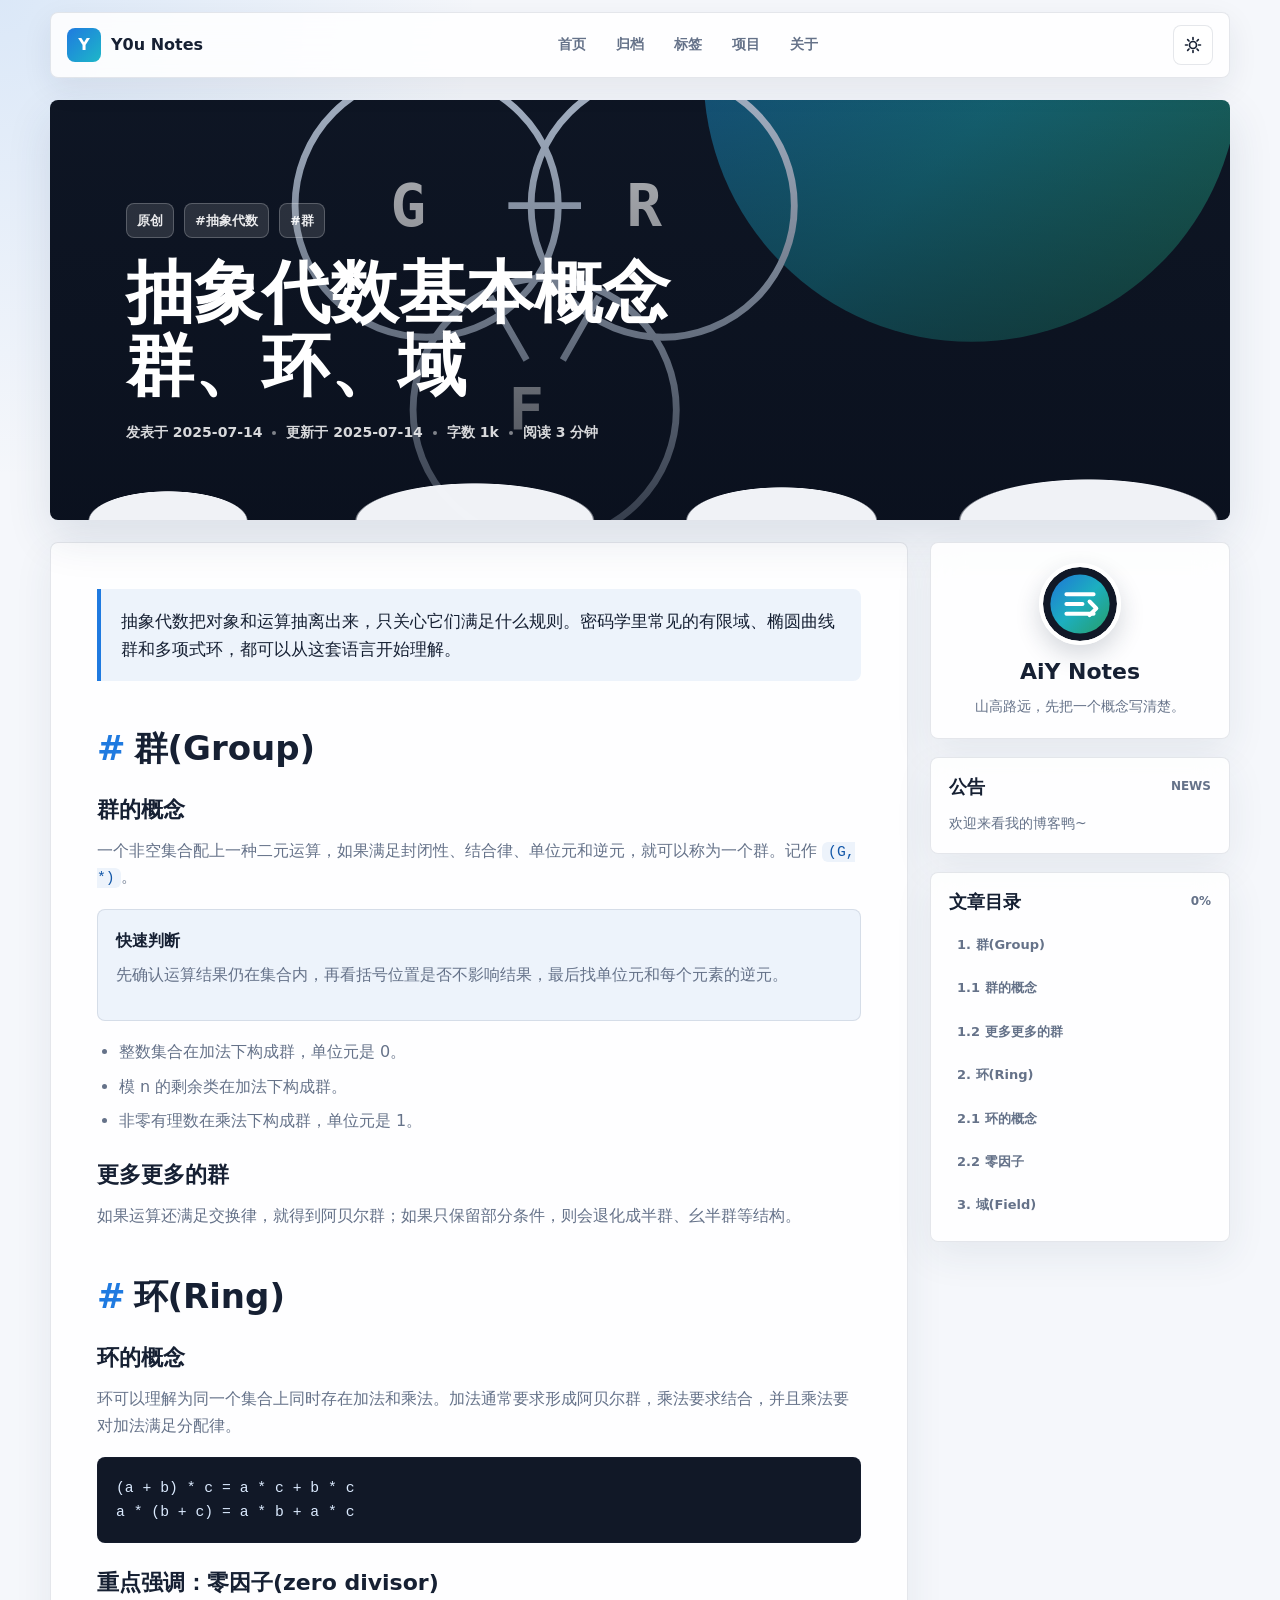
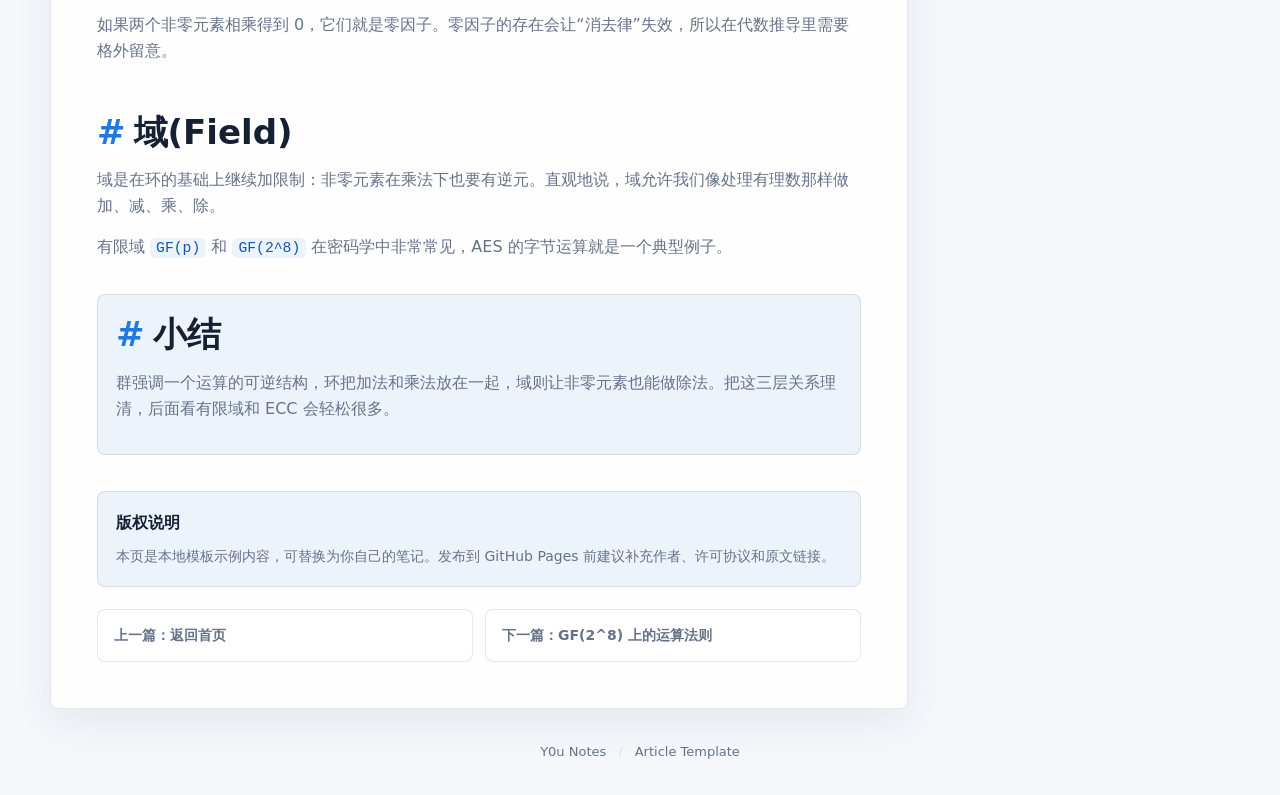
==== post-group-ring.html @ 91af1cf0 "first commit" ====
<!doctype html>
<html lang="zh-CN">
  <head>
    <meta charset="utf-8" />
    <meta name="viewport" content="width=device-width, initial-scale=1" />
    <title>抽象代数基本概念——群、环、域 | Y0u Notes</title>
    <meta
      name="description"
      content="一个 AnZhiYu 风格的中文技术博客文章详情页模板。"
    />
    <link rel="stylesheet" href="styles.css" />
  </head>
  <body>
    <header class="site-header">
      <a class="brand" href="index.html" aria-label="Y0u Notes 首页">
        <span class="brand-mark">Y</span>
        <span class="brand-text">Y0u Notes</span>
      </a>

      <nav class="nav-links" aria-label="主导航">
        <a href="index.html">首页</a>
        <a href="index.html#archive">归档</a>
        <a href="index.html#tags">标签</a>
        <a href="index.html#projects">项目</a>
        <a href="index.html#about">关于</a>
      </nav>

      <div class="header-actions">
        <button
          class="icon-btn"
          id="themeToggle"
          type="button"
          aria-label="切换主题"
          data-tooltip="切换主题"
          title="切换主题"
        >
          <svg aria-hidden="true" viewBox="0 0 24 24">
            <path
              d="M12 3v2.3m0 13.4V21m6.4-15.4-1.6 1.6M7.2 16.8l-1.6 1.6M21 12h-2.3M5.3 12H3m15.4 6.4-1.6-1.6M7.2 7.2 5.6 5.6"
            />
            <circle cx="12" cy="12" r="4.2" />
          </svg>
        </button>
        <button
          class="icon-btn menu-toggle"
          id="menuToggle"
          type="button"
          aria-label="打开导航"
          data-tooltip="导航"
          title="导航"
        >
          <svg aria-hidden="true" viewBox="0 0 24 24">
            <path d="M4 7h16M4 12h16M4 17h16" />
          </svg>
        </button>
      </div>
    </header>

    <main>
      <section class="post-hero" aria-labelledby="post-title">
        <div class="post-hero-content">
          <div class="article-badges">
            <span>原创</span>
            <span>#抽象代数</span>
            <span>#群</span>
          </div>
          <h1 id="post-title">
            <span>抽象代数基本概念</span>
            <span>群、环、域</span>
          </h1>
          <div class="article-meta-line" aria-label="文章信息">
            <span>发表于 2025-07-14</span>
            <span>更新于 2025-07-14</span>
            <span>字数 1k</span>
            <span>阅读 3 分钟</span>
          </div>
        </div>
        <div class="wave" aria-hidden="true"></div>
      </section>

      <div class="article-layout">
        <article class="article-card">
          <p class="lead">
            抽象代数把对象和运算抽离出来，只关心它们满足什么规则。密码学里常见的有限域、椭圆曲线群和多项式环，都可以从这套语言开始理解。
          </p>

          <section id="group">
            <h2>群(Group)</h2>
            <h3 id="group-concept">群的概念</h3>
            <p>
              一个非空集合配上一种二元运算，如果满足封闭性、结合律、单位元和逆元，就可以称为一个群。记作
              <code>(G, *)</code>。
            </p>
            <div class="definition-box">
              <strong>快速判断</strong>
              <p>
                先确认运算结果仍在集合内，再看括号位置是否不影响结果，最后找单位元和每个元素的逆元。
              </p>
            </div>
            <ul>
              <li>整数集合在加法下构成群，单位元是 0。</li>
              <li>模 n 的剩余类在加法下构成群。</li>
              <li>非零有理数在乘法下构成群，单位元是 1。</li>
            </ul>

            <h3 id="group-variants">更多更多的群</h3>
            <p>
              如果运算还满足交换律，就得到阿贝尔群；如果只保留部分条件，则会退化成半群、幺半群等结构。
            </p>
          </section>

          <section id="ring">
            <h2>环(Ring)</h2>
            <h3 id="ring-concept">环的概念</h3>
            <p>
              环可以理解为同一个集合上同时存在加法和乘法。加法通常要求形成阿贝尔群，乘法要求结合，并且乘法要对加法满足分配律。
            </p>
            <pre><code>(a + b) * c = a * c + b * c
a * (b + c) = a * b + a * c</code></pre>

            <h3 id="zero-divisor">重点强调：零因子(zero divisor)</h3>
            <p>
              如果两个非零元素相乘得到 0，它们就是零因子。零因子的存在会让“消去律”失效，所以在代数推导里需要格外留意。
            </p>
          </section>

          <section id="field">
            <h2>域(Field)</h2>
            <p>
              域是在环的基础上继续加限制：非零元素在乘法下也要有逆元。直观地说，域允许我们像处理有理数那样做加、减、乘、除。
            </p>
            <p>
              有限域 <code>GF(p)</code> 和 <code>GF(2^8)</code> 在密码学中非常常见，AES 的字节运算就是一个典型例子。
            </p>
          </section>

          <section class="article-note">
            <h2>小结</h2>
            <p>
              群强调一个运算的可逆结构，环把加法和乘法放在一起，域则让非零元素也能做除法。把这三层关系理清，后面看有限域和 ECC 会轻松很多。
            </p>
          </section>

          <footer class="article-copyright">
            <strong>版权说明</strong>
            <p>
              本页是本地模板示例内容，可替换为你自己的笔记。发布到 GitHub Pages 前建议补充作者、许可协议和原文链接。
            </p>
          </footer>

          <nav class="post-pager" aria-label="文章翻页">
            <a href="index.html">上一篇：返回首页</a>
            <a href="#">下一篇：GF(2^8) 上的运算法则</a>
          </nav>
        </article>

        <aside class="article-aside" aria-label="文章侧边栏">
          <section class="profile-card compact">
            <img class="avatar" src="assets/avatar.svg" alt="站点头像" />
            <h2>AiY Notes</h2>
            <p>山高路远，先把一个概念写清楚。</p>
          </section>

          <section class="side-panel">
            <div class="panel-heading">
              <h2>公告</h2>
              <span>News</span>
            </div>
            <p class="announcement">欢迎来看我的博客鸭~</p>
          </section>

          <section class="side-panel toc-panel">
            <div class="panel-heading">
              <h2>文章目录</h2>
              <span id="tocPercent">0%</span>
            </div>
            <ol class="toc">
              <li><a href="#group">1. 群(Group)</a></li>
              <li><a href="#group-concept">1.1 群的概念</a></li>
              <li><a href="#group-variants">1.2 更多更多的群</a></li>
              <li><a href="#ring">2. 环(Ring)</a></li>
              <li><a href="#ring-concept">2.1 环的概念</a></li>
              <li><a href="#zero-divisor">2.2 零因子</a></li>
              <li><a href="#field">3. 域(Field)</a></li>
            </ol>
          </section>
        </aside>
      </div>
    </main>

    <button
      class="back-top"
      id="backTop"
      type="button"
      aria-label="返回顶部"
      data-tooltip="返回顶部"
      title="返回顶部"
    >
      <svg aria-hidden="true" viewBox="0 0 24 24">
        <path d="m6 15 6-6 6 6" />
      </svg>
    </button>

    <footer class="site-footer">
      <span>Y0u Notes</span>
      <span>Article Template</span>
    </footer>

    <script src="script.js"></script>
  </body>
</html>
---- styles.css ----
:root {
  color-scheme: light;
  --bg: #f5f7fb;
  --surface: rgba(255, 255, 255, 0.86);
  --surface-solid: #ffffff;
  --surface-soft: #edf3fb;
  --text: #162033;
  --muted: #657289;
  --line: rgba(40, 58, 92, 0.12);
  --brand: #1f7ae0;
  --brand-strong: #1257a8;
  --cyan: #1db7c8;
  --amber: #d28a16;
  --green: #28a46b;
  --rose: #d65d7d;
  --shadow: 0 18px 45px rgba(37, 58, 92, 0.12);
  --max: 1180px;
}

:root[data-theme="dark"] {
  color-scheme: dark;
  --bg: #101624;
  --surface: rgba(22, 30, 48, 0.84);
  --surface-solid: #161e30;
  --surface-soft: #1d293e;
  --text: #eef4ff;
  --muted: #9aa7bc;
  --line: rgba(220, 230, 255, 0.13);
  --brand: #68a8ff;
  --brand-strong: #8fc3ff;
  --cyan: #55d5df;
  --amber: #f1b458;
  --green: #61d59a;
  --rose: #f58aaa;
  --shadow: 0 22px 50px rgba(0, 0, 0, 0.28);
}

* {
  box-sizing: border-box;
}

html {
  scroll-behavior: smooth;
}

body {
  margin: 0;
  min-width: 320px;
  background:
    radial-gradient(circle at top left, rgba(31, 122, 224, 0.12), transparent 30rem),
    linear-gradient(180deg, var(--bg), var(--bg));
  color: var(--text);
  font-family:
    Inter,
    ui-sans-serif,
    system-ui,
    -apple-system,
    BlinkMacSystemFont,
    "Segoe UI",
    "Microsoft YaHei",
    sans-serif;
  line-height: 1.65;
}

a {
  color: inherit;
  text-decoration: none;
}

img,
svg {
  display: block;
}

.fireworks {
  position: fixed;
  inset: 0;
  z-index: 9999;
  width: 100vw;
  height: 100vh;
  pointer-events: none;
}

[hidden] {
  display: none !important;
}

button,
input {
  font: inherit;
}

.site-header {
  position: sticky;
  top: 0;
  z-index: 20;
  display: flex;
  align-items: center;
  justify-content: space-between;
  gap: 20px;
  width: min(100% - 32px, var(--max));
  height: 66px;
  margin: 12px auto 0;
  padding: 0 16px;
  border: 1px solid var(--line);
  border-radius: 8px;
  background: var(--surface);
  box-shadow: 0 10px 30px rgba(24, 42, 70, 0.08);
  backdrop-filter: blur(18px);
}

.brand,
.nav-links,
.header-actions,
.hero-meta,
.ticker,
.post-meta,
.post-tags,
.profile-stats,
.panel-heading,
.search,
.site-footer {
  display: flex;
  align-items: center;
}

.brand {
  gap: 10px;
  min-width: max-content;
  font-weight: 800;
}

.brand-mark {
  display: grid;
  width: 34px;
  height: 34px;
  place-items: center;
  border-radius: 8px;
  background: linear-gradient(135deg, var(--brand), var(--cyan));
  color: #fff;
  font-weight: 900;
}

.brand-text {
  letter-spacing: 0;
}

.nav-links {
  gap: 6px;
}

.nav-links a {
  padding: 9px 12px;
  border-radius: 8px;
  color: var(--muted);
  font-size: 14px;
  font-weight: 700;
  transition:
    background 160ms ease,
    color 160ms ease;
}

.nav-links a:hover,
.nav-links a.is-active {
  background: var(--surface-soft);
  color: var(--brand-strong);
}

.header-actions {
  gap: 8px;
}

.icon-btn,
.back-top {
  position: relative;
  display: grid;
  width: 40px;
  height: 40px;
  place-items: center;
  border: 1px solid var(--line);
  border-radius: 8px;
  background: var(--surface-solid);
  color: var(--text);
  cursor: pointer;
  transition:
    transform 160ms ease,
    border-color 160ms ease,
    background 160ms ease;
}

.icon-btn svg,
.back-top svg,
.search svg {
  width: 20px;
  height: 20px;
  fill: none;
  stroke: currentColor;
  stroke-linecap: round;
  stroke-linejoin: round;
  stroke-width: 2;
}

.icon-btn:hover,
.back-top:hover {
  border-color: rgba(31, 122, 224, 0.36);
  background: var(--surface-soft);
  transform: translateY(-1px);
}

.icon-btn::after,
.back-top::after {
  position: absolute;
  right: 0;
  bottom: -34px;
  z-index: 30;
  width: max-content;
  max-width: 140px;
  padding: 5px 8px;
  border-radius: 6px;
  background: #141a28;
  color: #fff;
  content: attr(data-tooltip);
  font-size: 12px;
  line-height: 1.2;
  opacity: 0;
  pointer-events: none;
  transform: translateY(-4px);
  transition:
    opacity 150ms ease,
    transform 150ms ease;
}

.icon-btn:hover::after,
.icon-btn:focus-visible::after,
.back-top:hover::after,
.back-top:focus-visible::after {
  opacity: 1;
  transform: translateY(0);
}

.menu-toggle {
  display: none;
}

.hero {
  width: min(100% - 32px, var(--max));
  min-height: 350px;
  margin: 22px auto 0;
  border-radius: 8px;
  overflow: hidden;
  background:
    linear-gradient(90deg, rgba(8, 16, 31, 0.82), rgba(8, 16, 31, 0.34)),
    url("assets/hero-tech.svg") center / cover;
  color: #fff;
  box-shadow: var(--shadow);
}

.post-hero {
  position: relative;
  width: min(100% - 32px, var(--max));
  min-height: 420px;
  margin: 22px auto 0;
  border-radius: 8px;
  overflow: hidden;
  background:
    linear-gradient(180deg, rgba(9, 15, 28, 0.28), rgba(9, 15, 28, 0.78)),
    url("assets/cover-algebra.svg") center / cover;
  color: #fff;
  box-shadow: var(--shadow);
}

.post-hero-content {
  position: relative;
  z-index: 2;
  display: flex;
  flex-direction: column;
  justify-content: end;
  min-height: 420px;
  padding: clamp(34px, 6vw, 76px);
}

.article-badges,
.article-meta-line {
  display: flex;
  align-items: center;
  flex-wrap: wrap;
  gap: 10px;
}

.article-badges span {
  padding: 6px 10px;
  border: 1px solid rgba(255, 255, 255, 0.22);
  border-radius: 8px;
  background: rgba(255, 255, 255, 0.12);
  color: rgba(255, 255, 255, 0.9);
  font-size: 13px;
  font-weight: 800;
}

.post-hero h1 {
  max-width: 12em;
  margin: 18px 0 0;
  font-size: clamp(34px, 6vw, 68px);
  line-height: 1.08;
  letter-spacing: 0;
}

.post-hero h1 span {
  display: block;
}

.article-meta-line {
  margin-top: 18px;
  color: rgba(255, 255, 255, 0.84);
  font-size: 14px;
  font-weight: 700;
}

.article-meta-line span {
  position: relative;
}

.article-meta-line span + span::before {
  content: "";
  display: inline-block;
  width: 4px;
  height: 4px;
  margin: 0 10px 2px 0;
  border-radius: 50%;
  background: rgba(255, 255, 255, 0.48);
}

.wave {
  position: absolute;
  right: 0;
  bottom: -1px;
  left: 0;
  height: 42px;
  background:
    radial-gradient(80px 30px at 10% 100%, var(--bg) 98%, transparent),
    radial-gradient(120px 38px at 36% 100%, var(--bg) 98%, transparent),
    radial-gradient(96px 34px at 62% 100%, var(--bg) 98%, transparent),
    radial-gradient(130px 42px at 88% 100%, var(--bg) 98%, transparent);
  opacity: 0.98;
}

.hero-content {
  display: flex;
  flex-direction: column;
  justify-content: center;
  min-height: 350px;
  max-width: 700px;
  padding: clamp(32px, 7vw, 72px);
}

.eyebrow {
  margin: 0 0 8px;
  color: var(--cyan);
  font-size: 13px;
  font-weight: 800;
  letter-spacing: 0;
  text-transform: uppercase;
}

.hero h1 {
  max-width: 12em;
  margin: 0;
  font-size: clamp(36px, 7vw, 74px);
  line-height: 1.06;
  letter-spacing: 0;
}

.hero-copy {
  max-width: 36rem;
  margin: 18px 0 0;
  color: rgba(255, 255, 255, 0.82);
  font-size: clamp(16px, 2vw, 20px);
}

.hero-meta {
  flex-wrap: wrap;
  gap: 10px;
  margin-top: 28px;
}

.hero-meta span {
  padding: 7px 10px;
  border: 1px solid rgba(255, 255, 255, 0.18);
  border-radius: 8px;
  background: rgba(255, 255, 255, 0.1);
  color: rgba(255, 255, 255, 0.88);
  font-size: 13px;
  font-weight: 700;
}

.ticker {
  gap: 14px;
  width: min(100% - 32px, var(--max));
  margin: 18px auto 0;
  padding: 12px 16px;
  border: 1px solid var(--line);
  border-radius: 8px;
  background: var(--surface);
  box-shadow: 0 12px 28px rgba(38, 52, 82, 0.08);
  overflow-x: auto;
  white-space: nowrap;
}

.ticker-label {
  padding: 4px 8px;
  border-radius: 6px;
  background: rgba(31, 122, 224, 0.12);
  color: var(--brand-strong);
  font-size: 12px;
  font-weight: 800;
}

.ticker a {
  color: var(--muted);
  font-size: 14px;
  font-weight: 700;
}

.ticker a:hover {
  color: var(--brand-strong);
}

.page-shell {
  display: grid;
  grid-template-columns: 300px minmax(0, 1fr);
  gap: 22px;
  width: min(100% - 32px, var(--max));
  margin: 22px auto 0;
}

.sidebar {
  display: grid;
  align-self: start;
  gap: 18px;
  position: sticky;
  top: 96px;
}

.profile-card,
.side-panel,
.content,
.archive-inner {
  border: 1px solid var(--line);
  border-radius: 8px;
  background: var(--surface);
  box-shadow: 0 14px 38px rgba(37, 58, 92, 0.08);
  backdrop-filter: blur(16px);
}

.profile-card {
  padding: 24px;
  text-align: center;
}

.avatar {
  width: 104px;
  height: 104px;
  margin: 0 auto 14px;
  border: 4px solid var(--surface-solid);
  border-radius: 50%;
  box-shadow: 0 10px 24px rgba(27, 43, 68, 0.18);
}

.profile-card h2,
.side-panel h2,
.section-head h2,
.archive h2 {
  margin: 0;
  letter-spacing: 0;
  line-height: 1.2;
}

.profile-card h2 {
  font-size: 22px;
}

.profile-card p {
  margin: 10px 0 0;
  color: var(--muted);
  font-size: 14px;
}

.profile-stats {
  justify-content: space-between;
  gap: 8px;
  margin-top: 18px;
}

.profile-stats span {
  display: grid;
  flex: 1;
  gap: 2px;
  min-width: 0;
  padding: 10px 6px;
  border-radius: 8px;
  background: var(--surface-soft);
  color: var(--muted);
  font-size: 12px;
}

.profile-stats strong {
  color: var(--text);
  font-size: 13px;
}

.side-panel {
  padding: 18px;
}

.panel-heading {
  justify-content: space-between;
  gap: 12px;
  margin-bottom: 14px;
}

.panel-heading h2 {
  font-size: 18px;
}

.panel-heading span {
  color: var(--muted);
  font-size: 12px;
  font-weight: 800;
  text-transform: uppercase;
}

.tag-cloud {
  display: flex;
  flex-wrap: wrap;
  gap: 8px;
}

.tag {
  border: 1px solid var(--line);
  border-radius: 8px;
  background: var(--surface-solid);
  color: var(--muted);
  cursor: pointer;
  font-size: 13px;
  font-weight: 800;
  padding: 7px 10px;
}

.tag:hover,
.tag.is-active {
  border-color: rgba(31, 122, 224, 0.32);
  background: rgba(31, 122, 224, 0.12);
  color: var(--brand-strong);
}

.project-list {
  display: grid;
  gap: 10px;
  margin: 0;
  padding: 0;
  list-style: none;
}

.project-list li {
  display: flex;
  align-items: center;
  gap: 10px;
  min-width: 0;
  color: var(--muted);
  font-size: 14px;
  font-weight: 700;
}

.project-list a:hover {
  color: var(--brand-strong);
}

.dot {
  width: 9px;
  height: 9px;
  flex: 0 0 auto;
  border-radius: 50%;
}

.dot-cyan {
  background: var(--cyan);
}

.dot-amber {
  background: var(--amber);
}

.dot-green {
  background: var(--green);
}

.content {
  padding: clamp(18px, 3vw, 28px);
}

.section-head {
  display: flex;
  align-items: end;
  justify-content: space-between;
  gap: 16px;
  margin-bottom: 18px;
}

.section-head h2,
.archive h2 {
  font-size: clamp(24px, 3vw, 32px);
}

.search {
  gap: 8px;
  width: min(100%, 270px);
  min-height: 44px;
  padding: 0 12px;
  border: 1px solid var(--line);
  border-radius: 8px;
  background: var(--surface-solid);
  color: var(--muted);
}

.search input {
  min-width: 0;
  width: 100%;
  border: 0;
  outline: 0;
  background: transparent;
  color: var(--text);
}

.article-list {
  display: grid;
  gap: 18px;
}

.post-card {
  display: grid;
  grid-template-columns: 220px minmax(0, 1fr);
  min-height: 178px;
  border: 1px solid var(--line);
  border-radius: 8px;
  background: var(--surface-solid);
  overflow: hidden;
  transition:
    transform 180ms ease,
    box-shadow 180ms ease,
    border-color 180ms ease;
}

.post-card:hover {
  border-color: rgba(31, 122, 224, 0.3);
  box-shadow: 0 16px 38px rgba(30, 47, 75, 0.12);
  transform: translateY(-2px);
}

.post-cover {
  min-width: 0;
  background: var(--surface-soft);
}

.post-cover img {
  width: 100%;
  height: 100%;
  min-height: 178px;
  object-fit: cover;
}

.post-body {
  display: flex;
  flex-direction: column;
  justify-content: center;
  min-width: 0;
  padding: 20px;
}

.post-meta {
  flex-wrap: wrap;
  gap: 10px;
  margin-bottom: 6px;
  color: var(--muted);
  font-size: 12px;
  font-weight: 800;
}

.post-card h3 {
  margin: 0;
  font-size: clamp(20px, 2.5vw, 26px);
  letter-spacing: 0;
  line-height: 1.25;
}

.post-card h3 a:hover {
  color: var(--brand-strong);
}

.post-card p {
  margin: 10px 0 14px;
  color: var(--muted);
  font-size: 15px;
}

.post-tags {
  flex-wrap: wrap;
  gap: 8px;
}

.post-tags span {
  padding: 4px 8px;
  border-radius: 6px;
  background: rgba(31, 122, 224, 0.1);
  color: var(--brand-strong);
  font-size: 12px;
  font-weight: 800;
}

.empty-state {
  display: none;
  margin: 18px 0 0;
  padding: 18px;
  border: 1px dashed var(--line);
  border-radius: 8px;
  color: var(--muted);
  text-align: center;
}

.empty-state.is-visible {
  display: block;
}

.archive {
  width: min(100% - 32px, var(--max));
  margin: 22px auto 0;
}

.archive-inner {
  display: grid;
  grid-template-columns: 260px minmax(0, 1fr);
  gap: 24px;
  padding: clamp(20px, 4vw, 34px);
}

.timeline {
  display: grid;
  gap: 14px;
  margin: 0;
  padding: 0;
  list-style: none;
}

.timeline li {
  display: grid;
  grid-template-columns: 86px minmax(0, 1fr);
  gap: 14px;
  align-items: center;
  min-width: 0;
  padding: 12px 0;
  border-bottom: 1px solid var(--line);
}

.timeline li:last-child {
  border-bottom: 0;
}

.timeline time {
  color: var(--muted);
  font-size: 13px;
  font-weight: 800;
}

.timeline a {
  overflow-wrap: anywhere;
  font-weight: 800;
}

.timeline a:hover {
  color: var(--brand-strong);
}

.article-layout {
  display: grid;
  grid-template-columns: minmax(0, 1fr) 300px;
  gap: 22px;
  width: min(100% - 32px, var(--max));
  margin: 22px auto 0;
}

.article-card {
  min-width: 0;
  padding: clamp(22px, 4vw, 46px);
  border: 1px solid var(--line);
  border-radius: 8px;
  background: var(--surface);
  box-shadow: 0 14px 38px rgba(37, 58, 92, 0.08);
}

.article-card .lead {
  margin: 0 0 26px;
  padding: 18px 20px;
  border-left: 4px solid var(--brand);
  border-radius: 0 8px 8px 0;
  background: var(--surface-soft);
  color: var(--text);
  font-size: 17px;
}

.article-card section {
  margin-top: 34px;
}

.article-card h2 {
  margin: 0 0 14px;
  padding-top: 12px;
  color: var(--text);
  font-size: clamp(26px, 3vw, 34px);
  letter-spacing: 0;
  line-height: 1.25;
}

.article-card h2::before {
  content: "#";
  margin-right: 8px;
  color: var(--brand);
}

.article-card h3 {
  margin: 22px 0 10px;
  color: var(--text);
  font-size: 22px;
  letter-spacing: 0;
}

.article-card p,
.article-card li {
  color: var(--muted);
  font-size: 16px;
}

.article-card p {
  margin: 0 0 14px;
}

.article-card ul {
  display: grid;
  gap: 8px;
  margin: 16px 0;
  padding-left: 22px;
}

.article-card code {
  padding: 2px 6px;
  border-radius: 6px;
  background: var(--surface-soft);
  color: var(--brand-strong);
  font-family: ui-monospace, SFMono-Regular, Consolas, "Liberation Mono", monospace;
  font-size: 0.92em;
}

.article-card pre {
  margin: 18px 0;
  padding: 18px;
  border: 1px solid var(--line);
  border-radius: 8px;
  background: #111827;
  color: #dbeafe;
  overflow-x: auto;
}

.article-card pre code {
  padding: 0;
  background: transparent;
  color: inherit;
}

.definition-box,
.article-note,
.article-copyright {
  margin: 18px 0;
  padding: 18px;
  border: 1px solid var(--line);
  border-radius: 8px;
  background: var(--surface-soft);
}

.definition-box strong,
.article-copyright strong {
  display: block;
  margin-bottom: 8px;
  color: var(--text);
}

.article-note h2 {
  padding-top: 0;
}

.article-copyright {
  margin-top: 36px;
}

.article-copyright p {
  margin-bottom: 0;
  font-size: 14px;
}

.post-pager {
  display: grid;
  grid-template-columns: repeat(2, minmax(0, 1fr));
  gap: 12px;
  margin-top: 22px;
}

.post-pager a {
  min-width: 0;
  padding: 14px 16px;
  border: 1px solid var(--line);
  border-radius: 8px;
  background: var(--surface-solid);
  color: var(--muted);
  font-size: 14px;
  font-weight: 800;
  overflow-wrap: anywhere;
}

.post-pager a:hover {
  border-color: rgba(31, 122, 224, 0.32);
  color: var(--brand-strong);
}

.article-aside {
  display: grid;
  align-self: start;
  gap: 18px;
  position: sticky;
  top: 96px;
}

.profile-card.compact {
  padding: 20px;
}

.profile-card.compact .avatar {
  width: 82px;
  height: 82px;
}

.announcement {
  margin: 0;
  color: var(--muted);
  font-size: 14px;
}

.toc-panel {
  max-height: calc(100vh - 116px);
  overflow: auto;
}

.toc {
  display: grid;
  gap: 8px;
  margin: 0;
  padding: 0;
  list-style: none;
}

.toc a {
  display: block;
  padding: 7px 8px;
  border-radius: 7px;
  color: var(--muted);
  font-size: 13px;
  font-weight: 800;
  overflow-wrap: anywhere;
}

.toc a:hover {
  background: var(--surface-soft);
  color: var(--brand-strong);
}

.back-top {
  position: fixed;
  right: 18px;
  bottom: 18px;
  z-index: 25;
  opacity: 0;
  pointer-events: none;
  transform: translateY(12px);
}

.back-top.is-visible {
  opacity: 1;
  pointer-events: auto;
  transform: translateY(0);
}

.site-footer {
  justify-content: center;
  gap: 12px;
  min-height: 86px;
  color: var(--muted);
  font-size: 13px;
}

.site-footer span + span::before {
  content: "/";
  margin-right: 12px;
  color: var(--line);
}

@media (max-width: 900px) {
  .site-header {
    width: min(100% - 24px, var(--max));
  }

  .menu-toggle {
    display: grid;
  }

  .nav-links {
    position: absolute;
    top: calc(100% + 8px);
    right: 0;
    display: none;
    flex-direction: column;
    align-items: stretch;
    width: min(220px, calc(100vw - 24px));
    padding: 8px;
    border: 1px solid var(--line);
    border-radius: 8px;
    background: var(--surface-solid);
    box-shadow: var(--shadow);
  }

  .nav-links.is-open {
    display: flex;
  }

  .nav-links a {
    width: 100%;
  }

  .hero,
  .post-hero,
  .ticker,
  .page-shell,
  .archive,
  .article-layout {
    width: min(100% - 24px, var(--max));
  }

  .page-shell {
    grid-template-columns: 1fr;
  }

  .sidebar {
    position: static;
    grid-template-columns: repeat(2, minmax(0, 1fr));
  }

  .profile-card {
    grid-row: span 2;
  }

  .archive-inner {
    grid-template-columns: 1fr;
  }

  .article-layout {
    grid-template-columns: 1fr;
  }

  .article-aside {
    position: static;
    grid-template-columns: repeat(2, minmax(0, 1fr));
  }

  .toc-panel {
    grid-column: 1 / -1;
    max-height: none;
  }
}

@media (max-width: 640px) {
  .site-header {
    height: 58px;
    padding: 0 10px;
  }

  .brand-text {
    max-width: 125px;
    overflow: hidden;
    text-overflow: ellipsis;
    white-space: nowrap;
  }

  .hero {
    min-height: 300px;
  }

  .post-hero {
    min-height: 340px;
  }

  .hero-content {
    min-height: 300px;
    padding: 28px 20px;
  }

  .post-hero-content {
    min-height: 340px;
    padding: 28px 20px 46px;
  }

  .hero h1 {
    font-size: clamp(32px, 11vw, 46px);
  }

  .post-hero h1 {
    font-size: clamp(30px, 8vw, 40px);
    line-height: 1.14;
  }

  .article-meta-line {
    align-items: flex-start;
    flex-direction: column;
    gap: 5px;
  }

  .article-meta-line span + span::before {
    content: none;
  }

  .ticker {
    flex-wrap: wrap;
    overflow-x: visible;
    white-space: normal;
  }

  .ticker a {
    overflow-wrap: anywhere;
  }

  .section-head {
    align-items: stretch;
    flex-direction: column;
  }

  .search {
    width: 100%;
  }

  .sidebar {
    grid-template-columns: 1fr;
  }

  .article-aside {
    grid-template-columns: 1fr;
  }

  .profile-card {
    grid-row: auto;
  }

  .post-card {
    grid-template-columns: 1fr;
  }

  .post-cover img {
    aspect-ratio: 16 / 9;
    min-height: 0;
  }

  .timeline li {
    grid-template-columns: 1fr;
    gap: 4px;
  }

  .post-pager {
    grid-template-columns: 1fr;
  }

  .site-footer {
    flex-direction: column;
    gap: 4px;
  }

  .site-footer span + span::before {
    content: "";
    margin-right: 0;
  }
}
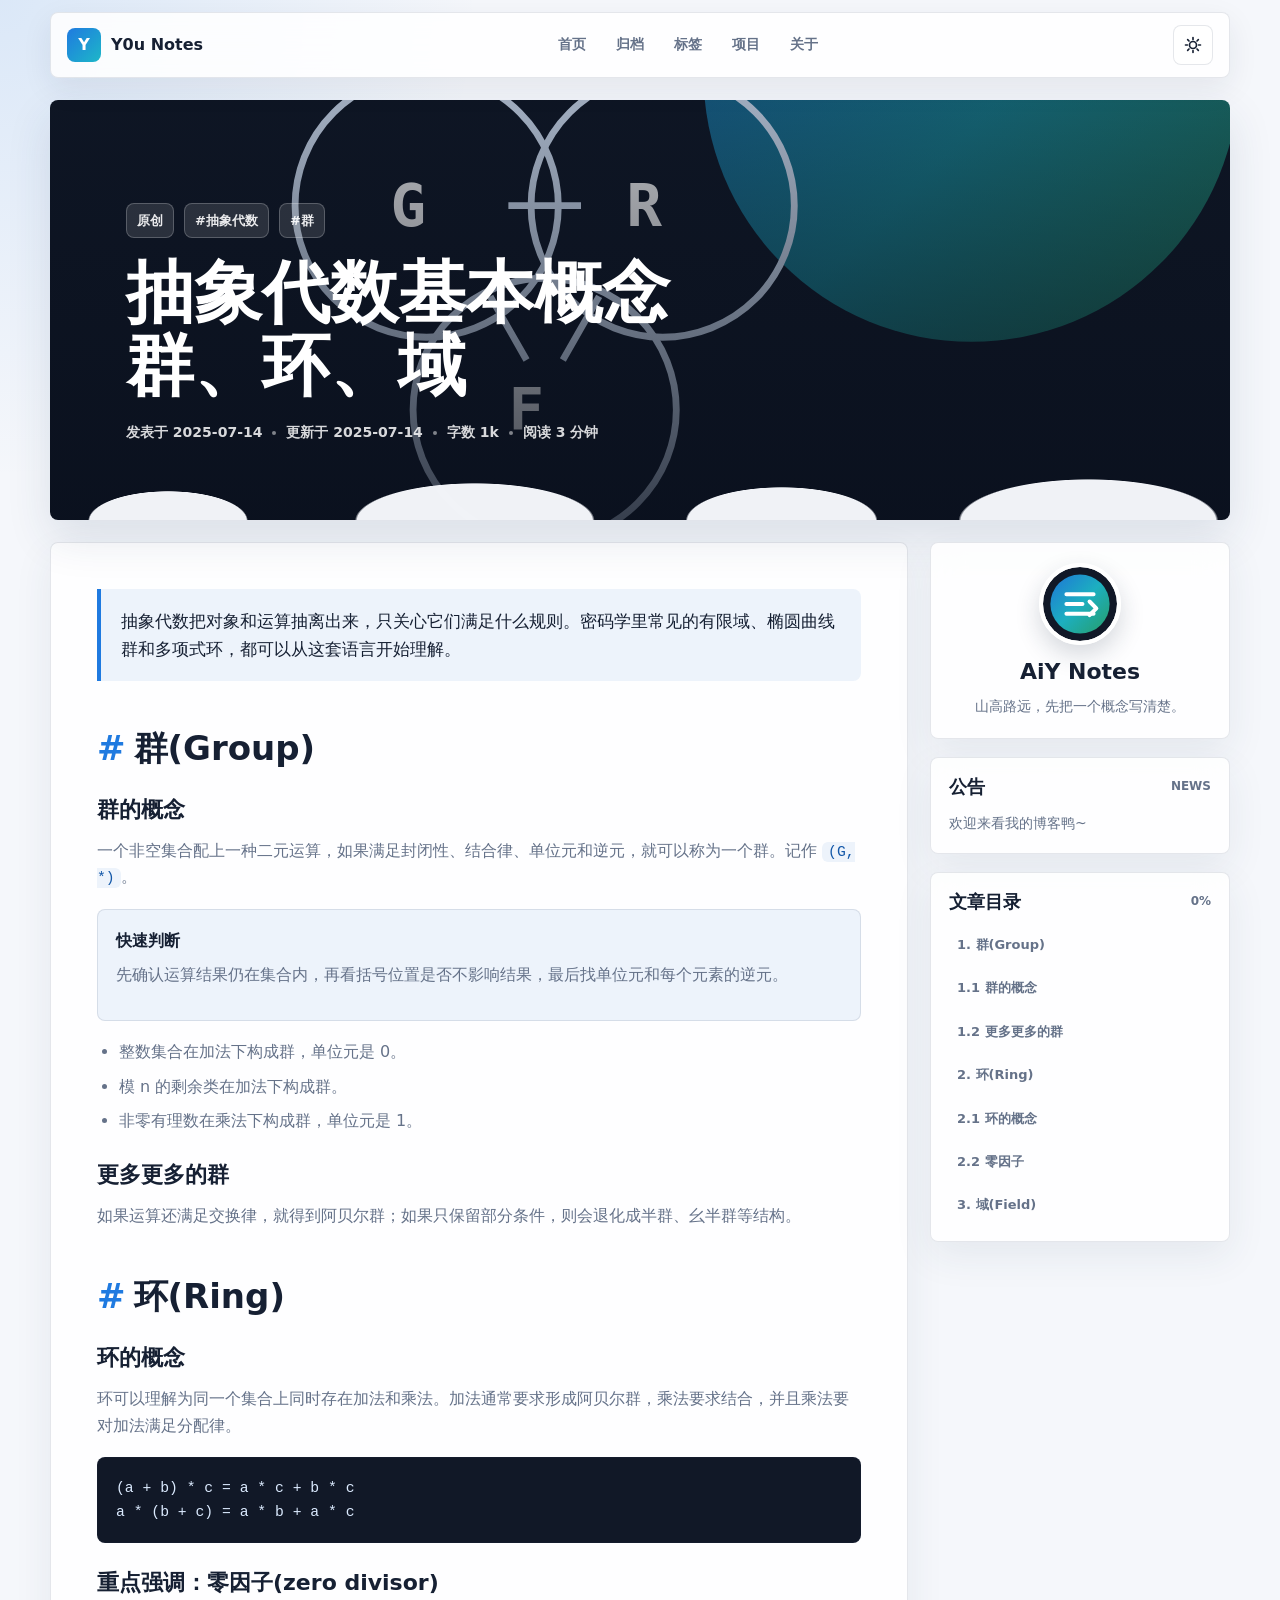
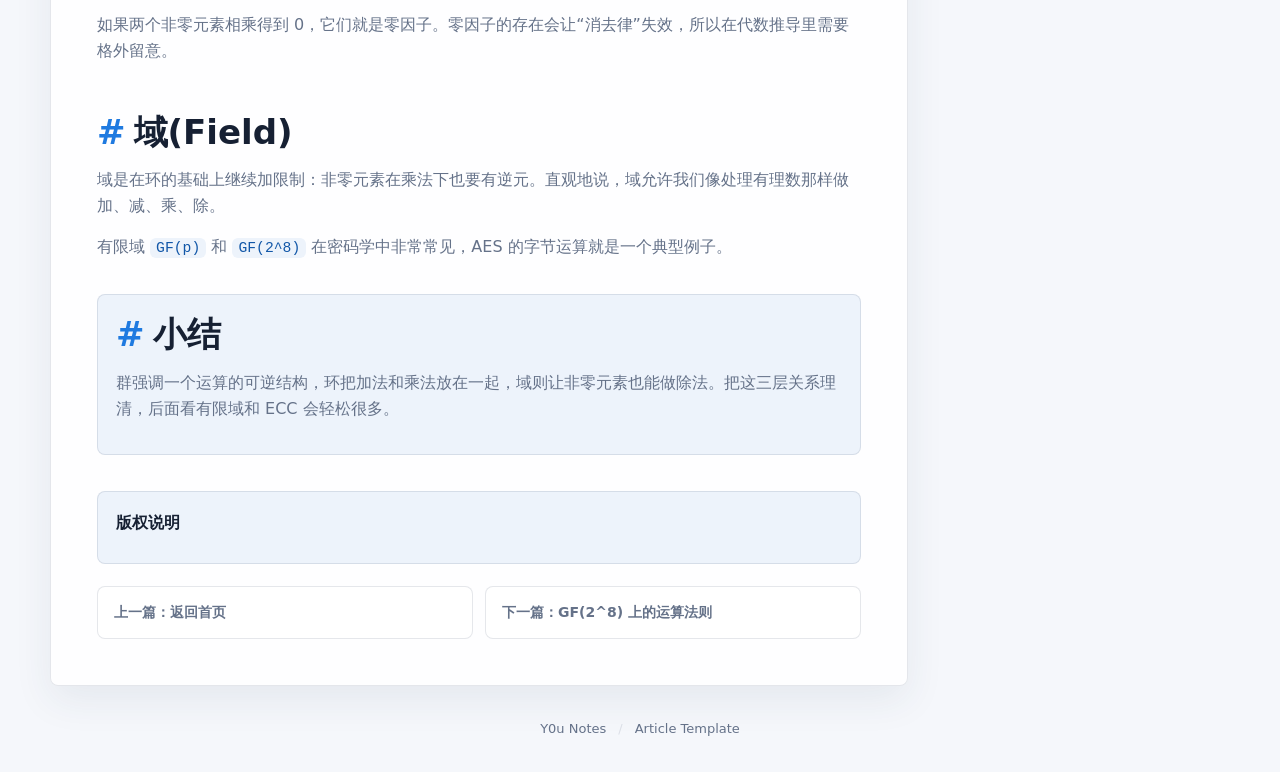
==== commit d93cb623: "Update post-group-ring.html" ====
--- a/post-group-ring.html
+++ b/post-group-ring.html
@@ -6,7 +6,7 @@
     <title>抽象代数基本概念——群、环、域 | Y0u Notes</title>
     <meta
       name="description"
-      content="一个 AnZhiYu 风格的中文技术博客文章详情页模板。"
+      content="江南无所有，聊赠一枝春。"
     />
     <link rel="stylesheet" href="styles.css" />
   </head>
@@ -144,7 +144,7 @@
           <footer class="article-copyright">
             <strong>版权说明</strong>
             <p>
-              本页是本地模板示例内容，可替换为你自己的笔记。发布到 GitHub Pages 前建议补充作者、许可协议和原文链接。
+              
             </p>
           </footer>
 
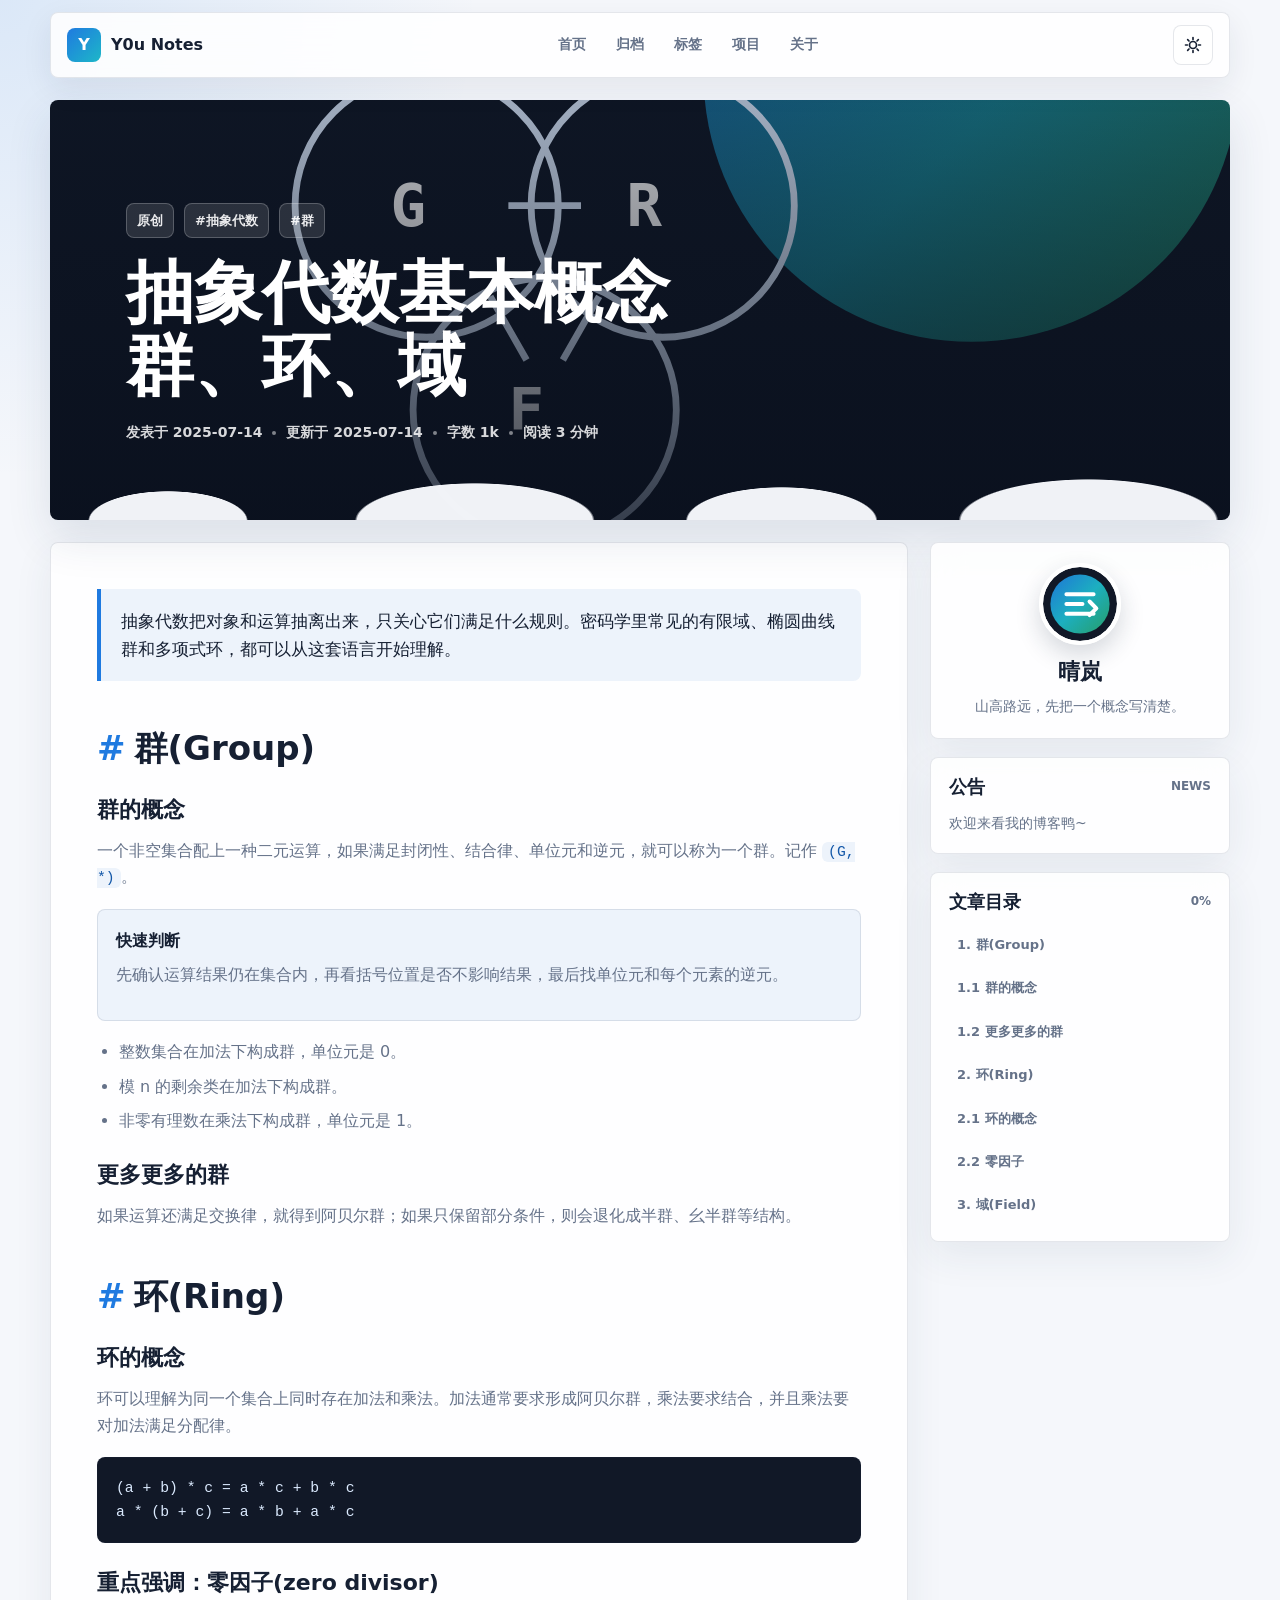
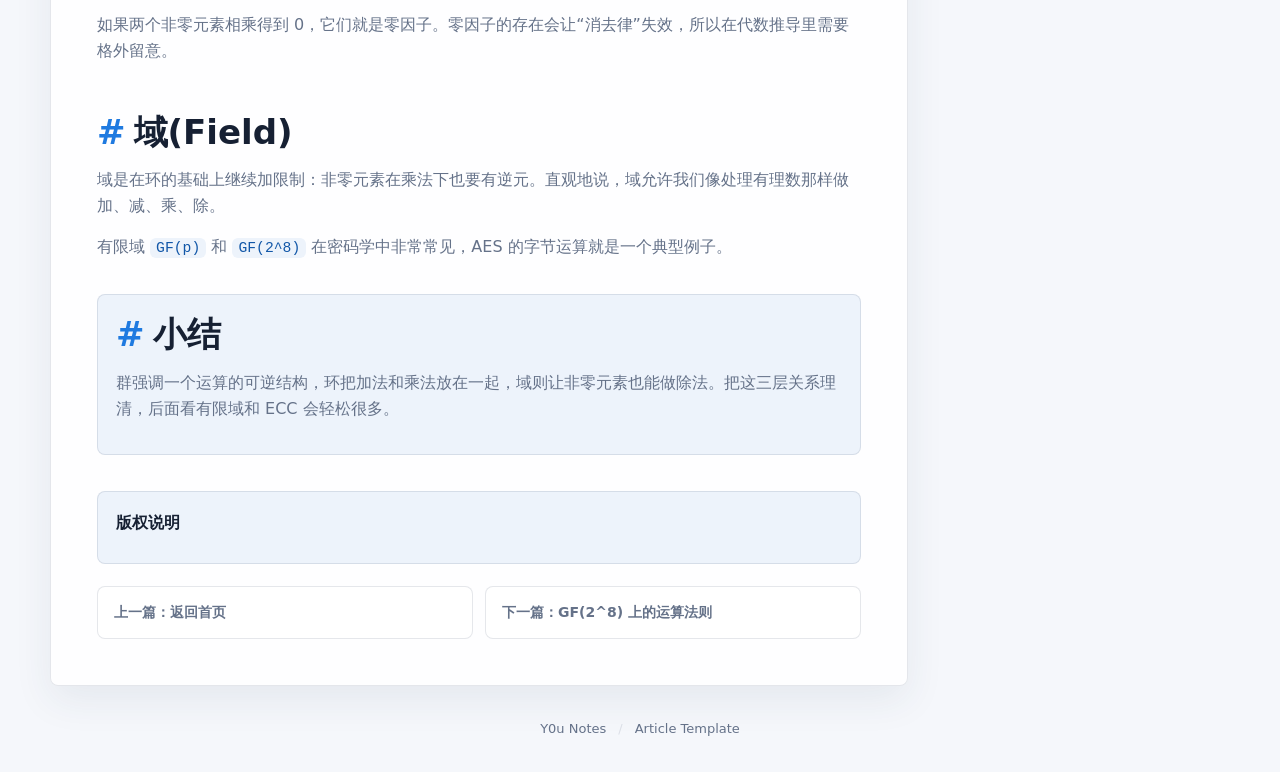
==== commit 46477a71: "Update post-group-ring.html" ====
--- a/post-group-ring.html
+++ b/post-group-ring.html
@@ -157,7 +157,7 @@
         <aside class="article-aside" aria-label="文章侧边栏">
           <section class="profile-card compact">
             <img class="avatar" src="assets/avatar.svg" alt="站点头像" />
-            <h2>AiY Notes</h2>
+            <h2>晴岚</h2>
             <p>山高路远，先把一个概念写清楚。</p>
           </section>
 
